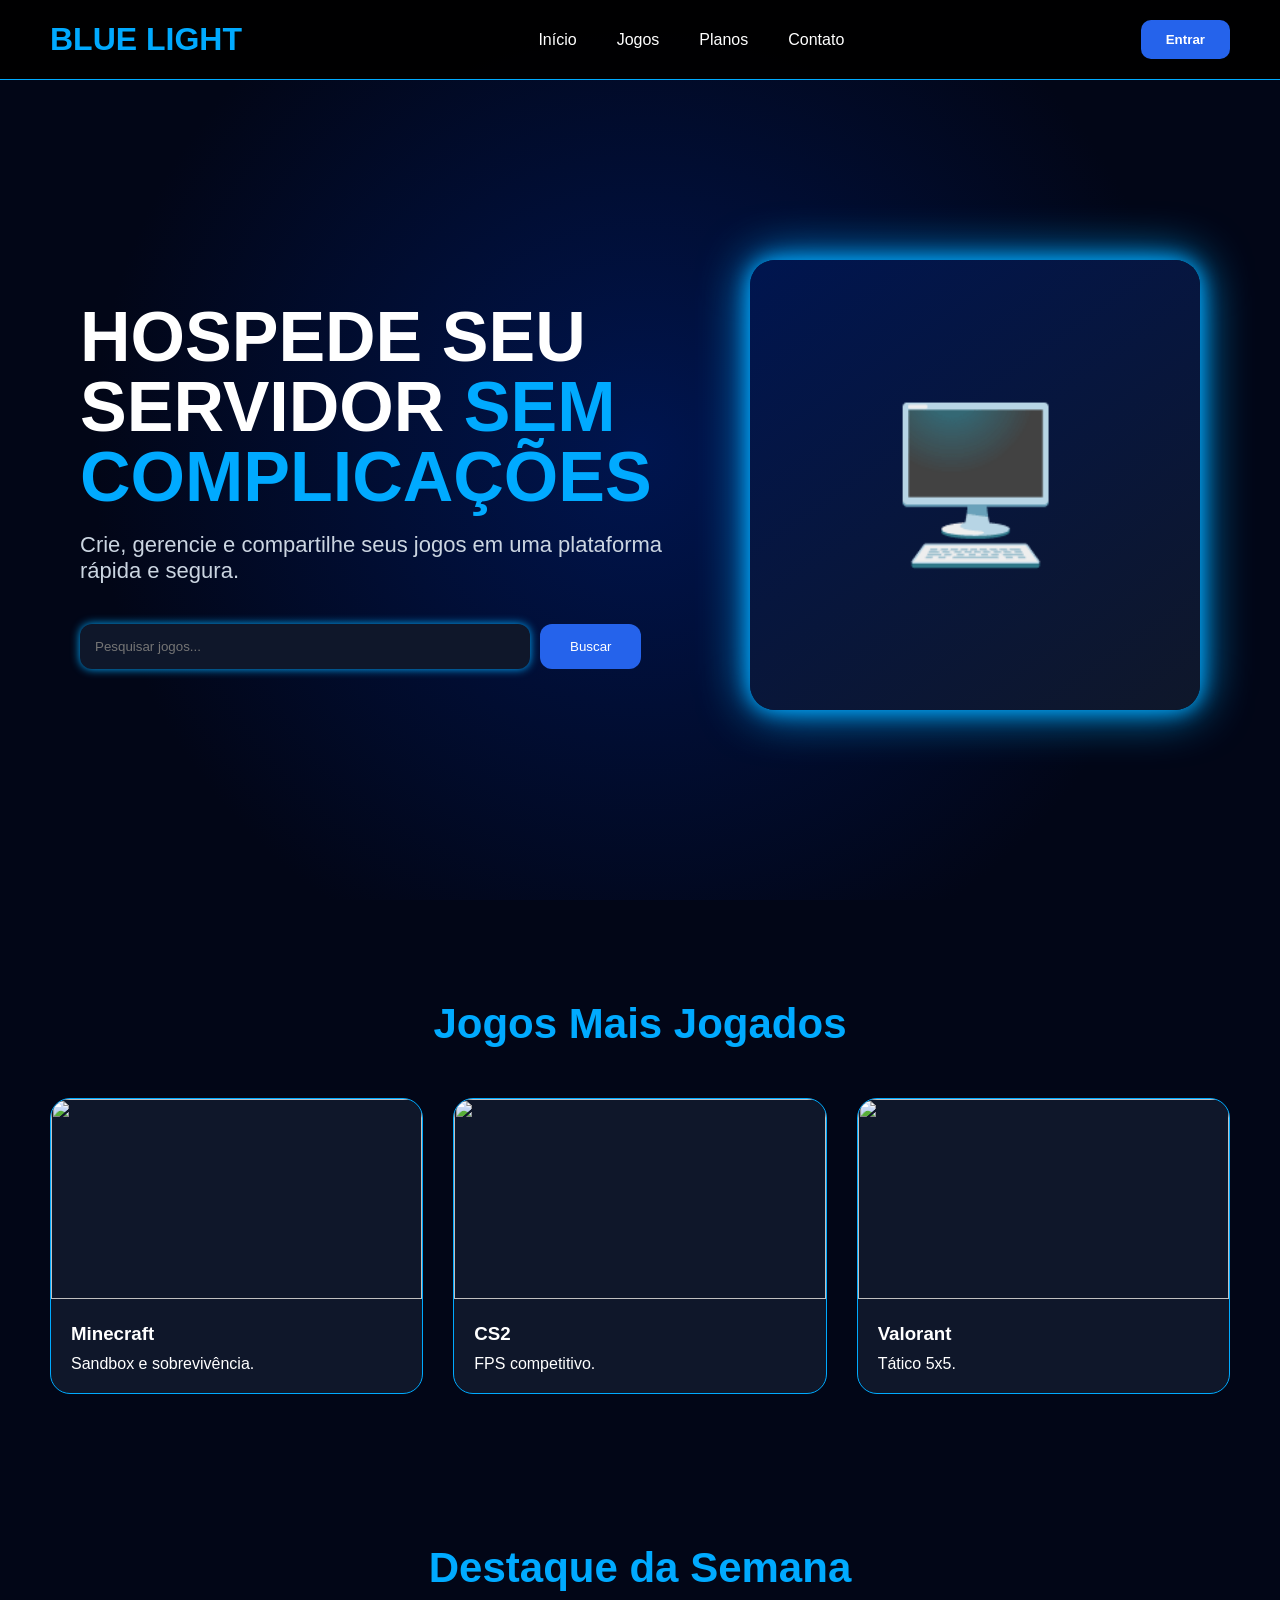
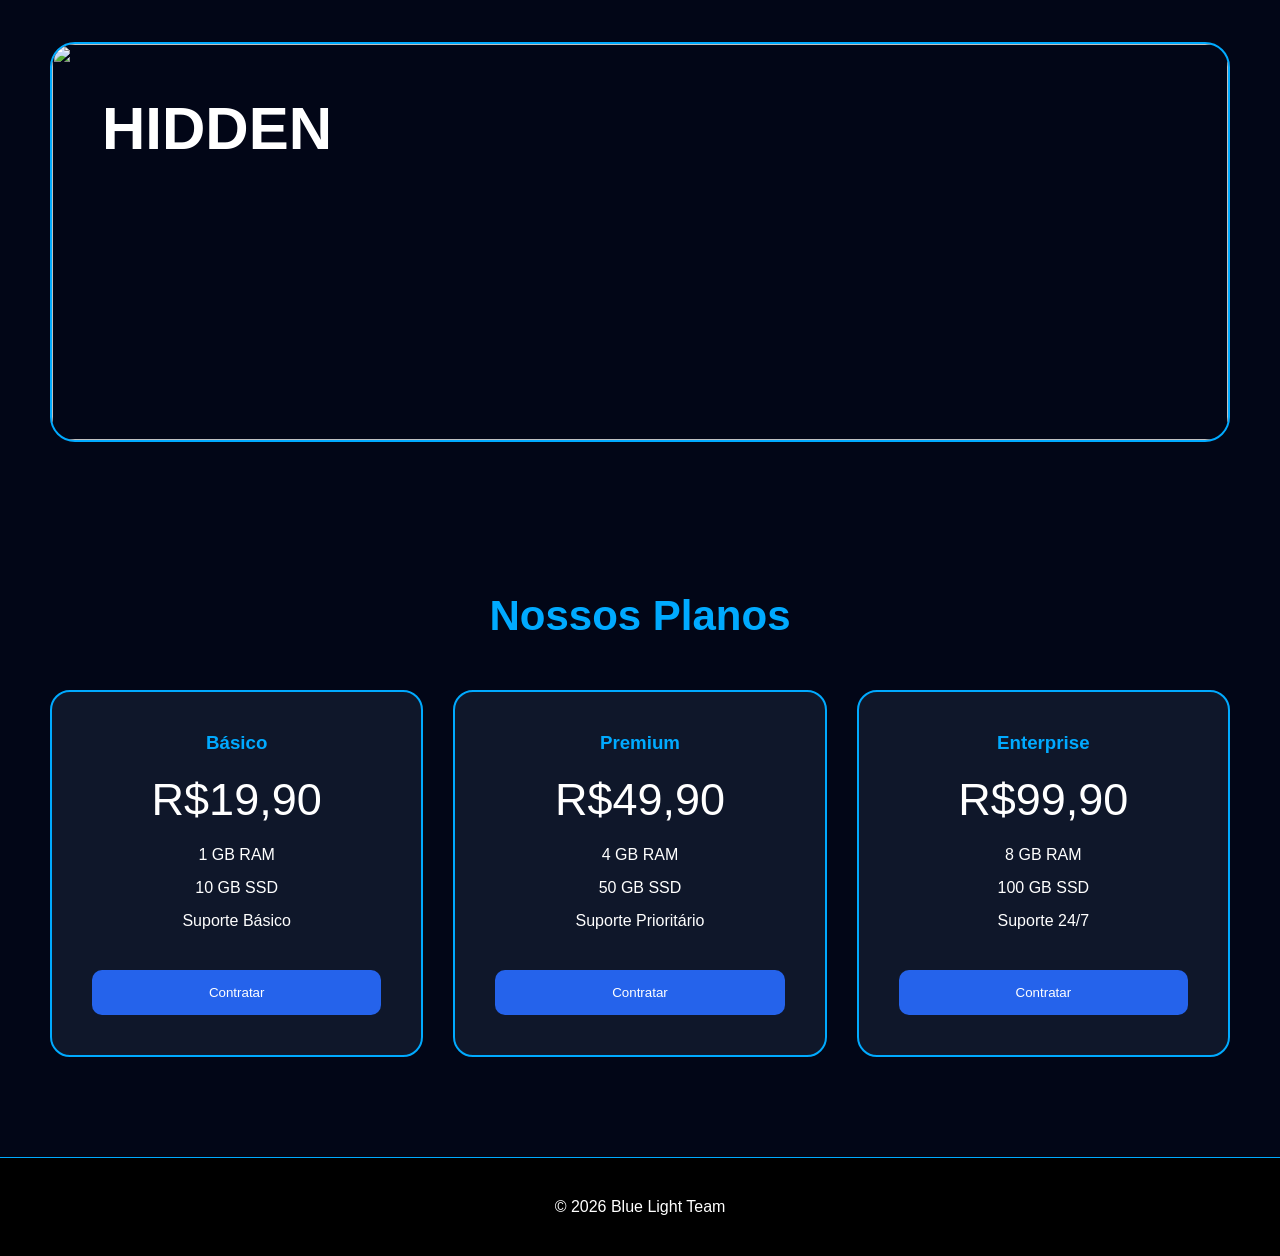
==== Index.html @ 60c57787 "alteraçoes na pagina de inicio e criação do modal para login e criação de um site completamente novo" ====
<!DOCTYPE html>
<html lang="pt-BR">
<head>
<meta charset="UTF-8">
<meta name="viewport" content="width=device-width, initial-scale=1.0">

<title>Blue Light Team</title>

<style>

/* ==========================
   RESET
========================== */

*{
    margin:0;
    padding:0;
    box-sizing:border-box;
    font-family:Arial, Helvetica, sans-serif;
}

body{
    background:#020617;
    color:white;
}

/* ==========================
   HEADER
========================== */

header{
    position:fixed;
    top:0;
    width:100%;
    height:80px;

    display:flex;
    justify-content:space-between;
    align-items:center;

    padding:0 50px;

    background:rgba(0,0,0,.95);

    border-bottom:1px solid #00aaff;

    z-index:999;
}

.logo{
    font-size:32px;
    color:#00aaff;
    font-weight:bold;
}

nav ul{
    display:flex;
    list-style:none;
    gap:40px;
}

nav a{
    color:white;
    text-decoration:none;
    transition:.3s;
}

nav a:hover{
    color:#00aaff;
}

.login-btn{
    background:#2563eb;
    color:white;
    border:none;
    padding:12px 25px;
    border-radius:10px;
    cursor:pointer;
    font-weight:bold;
}

/* ==========================
   HERO
========================== */

.hero{

    min-height:100vh;

    display:flex;
    align-items:center;
    justify-content:space-between;

    padding:120px 80px 50px;

    background:
    radial-gradient(circle at center,
    #00154f 0%,
    #020617 70%);
}

.hero-text{
    max-width:600px;
}

.hero-text h1{
    font-size:70px;
    margin-bottom:20px;
    line-height:1;
}

.hero-text span{
    color:#00aaff;
}

.hero-text p{
    font-size:22px;
    color:#cbd5e1;
    margin-bottom:40px;
}

/* PESQUISA */

.search{
    display:flex;
    gap:10px;
}

.search input{

    width:450px;

    padding:15px;

    border:none;

    border-radius:12px;

    background:#0f172a;

    color:white;

    box-shadow:0 0 10px #00aaff;
}

.search button{

    background:#2563eb;

    color:white;

    border:none;

    padding:15px 30px;

    border-radius:12px;

    cursor:pointer;
}

.server{

    width:450px;
    height:450px;

    border-radius:25px;

    background:
    linear-gradient(145deg,
    #00154f,
    #0f172a);

    display:flex;
    justify-content:center;
    align-items:center;

    font-size:150px;

    box-shadow:
    0 0 20px #00aaff,
    0 0 50px #00aaff;
}

/* ==========================
   TÍTULOS
========================== */

.section-title{
    text-align:center;
    color:#00aaff;
    margin-bottom:50px;
    font-size:42px;
}

/* ==========================
   JOGOS
========================== */

.games{
    padding:100px 50px;
}

.cards{

    display:grid;

    grid-template-columns:
    repeat(auto-fit,minmax(280px,1fr));

    gap:30px;
}

.card{

    background:#0f172a;

    border-radius:20px;

    overflow:hidden;

    border:1px solid #00aaff;

    transition:.4s;
}

.card:hover{

    transform:translateY(-10px);

    box-shadow:
    0 0 20px #00aaff;
}

.card img{

    width:100%;
    height:200px;
    object-fit:cover;
}

.card-info{
    padding:20px;
}

.card-info h3{
    margin-bottom:10px;
}

/* ==========================
   DESTAQUE
========================== */

.featured{
    padding:50px;
}

.banner{

    height:400px;

    border-radius:25px;

    overflow:hidden;

    position:relative;

    border:2px solid #00aaff;
}

.banner img{
    width:100%;
    height:100%;
    object-fit:cover;
}

.banner-text{

    position:absolute;

    left:50px;
    top:50px;
}

.banner-text h2{
    font-size:60px;
}

/* ==========================
   PLANOS
========================== */

.plans{

    padding:100px 50px;
}

.plan-grid{

    display:grid;

    grid-template-columns:
    repeat(auto-fit,minmax(280px,1fr));

    gap:30px;
}

.plan{

    background:#0f172a;

    border:2px solid #00aaff;

    border-radius:20px;

    padding:40px;

    text-align:center;
}

.plan h3{
    color:#00aaff;
}

.price{

    font-size:45px;

    margin:20px 0;
}

.plan ul{
    list-style:none;
}

.plan li{
    margin:15px 0;
}

.plan button{

    width:100%;

    margin-top:25px;

    padding:15px;

    border:none;

    border-radius:10px;

    background:#2563eb;

    color:white;

    cursor:pointer;
}

/* ==========================
   FOOTER
========================== */

footer{

    background:black;

    padding:40px;

    text-align:center;

    border-top:1px solid #00aaff;
}

/* ==========================
   MODAL LOGIN
========================== */

#modalLogin{

    border:none;
    background:transparent;
}

#modalLogin::backdrop{

    background:rgba(0,0,0,.8);

    backdrop-filter:blur(5px);
}

.modal-content{

    width:400px;

    padding:40px;

    border-radius:20px;

    background:#0f172a;

    border:2px solid #00aaff;

    box-shadow:
    0 0 20px #00aaff;

    position:relative;
}

.modal-content h2{

    text-align:center;

    color:#00aaff;

    margin-bottom:25px;
}

.modal-content input{

    width:100%;

    padding:15px;

    margin-bottom:15px;

    border:none;

    border-radius:10px;

    background:#1e293b;

    color:white;
}

.modal-content button[type="submit"]{

    width:100%;

    padding:15px;

    background:#2563eb;

    border:none;

    border-radius:10px;

    color:white;

    cursor:pointer;
}

.fechar{

    position:absolute;

    top:10px;

    right:10px;

    width:35px;

    height:35px;

    border:none;

    border-radius:50%;

    cursor:pointer;
}

</style>
</head>
<body>

<header>

    <div class="logo">BLUE LIGHT</div>

    <nav>
        <ul>
            <li><a href="#">Início</a></li>
            <li><a href="#">Jogos</a></li>
            <li><a href="#">Planos</a></li>
            <li><a href="#">Contato</a></li>
        </ul>
    </nav>

    <button class="login-btn" id="abrirModal">
        Entrar
    </button>

</header>

<section class="hero">

    <div class="hero-text">

        <h1>
            HOSPEDE SEU
            SERVIDOR
            <span>SEM COMPLICAÇÕES</span>
        </h1>

        <p>
            Crie, gerencie e compartilhe seus jogos
            em uma plataforma rápida e segura.
        </p>

        <div class="search">

            <input
            type="text"
            placeholder="Pesquisar jogos...">

            <button>Buscar</button>

        </div>

    </div>

    <div class="server">
        🖥️
    </div>

</section>

<section class="games">

    <h2 class="section-title">
        Jogos Mais Jogados
    </h2>

    <div class="cards">

        <div class="card">
            <img src="https://picsum.photos/500/300?1">
            <div class="card-info">
                <h3>Minecraft</h3>
                <p>Sandbox e sobrevivência.</p>
            </div>
        </div>

        <div class="card">
            <img src="https://picsum.photos/500/300?2">
            <div class="card-info">
                <h3>CS2</h3>
                <p>FPS competitivo.</p>
            </div>
        </div>

        <div class="card">
            <img src="https://picsum.photos/500/300?3">
            <div class="card-info">
                <h3>Valorant</h3>
                <p>Tático 5x5.</p>
            </div>
        </div>

    </div>

</section>

<section class="featured">

    <h2 class="section-title">
        Destaque da Semana
    </h2>

    <div class="banner">

        <img src="https://picsum.photos/1200/500">

        <div class="banner-text">
            <h2>HIDDEN</h2>
        </div>

    </div>

</section>

<section class="plans">

    <h2 class="section-title">
        Nossos Planos
    </h2>

    <div class="plan-grid">

        <div class="plan">
            <h3>Básico</h3>
            <div class="price">R$19,90</div>
            <ul>
                <li>1 GB RAM</li>
                <li>10 GB SSD</li>
                <li>Suporte Básico</li>
            </ul>
            <button>Contratar</button>
        </div>

        <div class="plan">
            <h3>Premium</h3>
            <div class="price">R$49,90</div>
            <ul>
                <li>4 GB RAM</li>
                <li>50 GB SSD</li>
                <li>Suporte Prioritário</li>
            </ul>
            <button>Contratar</button>
        </div>

        <div class="plan">
            <h3>Enterprise</h3>
            <div class="price">R$99,90</div>
            <ul>
                <li>8 GB RAM</li>
                <li>100 GB SSD</li>
                <li>Suporte 24/7</li>
            </ul>
            <button>Contratar</button>
        </div>

    </div>

</section>

<footer>
    © 2026 Blue Light Team
</footer>

<dialog id="modalLogin">

    <div class="modal-content">

        <button class="fechar" id="fecharModal">
            ✕
        </button>

        <h2>Entrar</h2>

        <form>

            <input
            type="email"
            placeholder="E-mail"
            required>

            <input
            type="password"
            placeholder="Senha"
            required>

            <button type="submit">
                Entrar
            </button>

        </form>

    </div>

</dialog>

<script>

const modal =
document.getElementById("modalLogin");

document
.getElementById("abrirModal")
.addEventListener("click", () => {

    modal.showModal();

});

document
.getElementById("fecharModal")
.addEventListener("click", () => {

    modal.close();

});

</script>

</body>
</html>
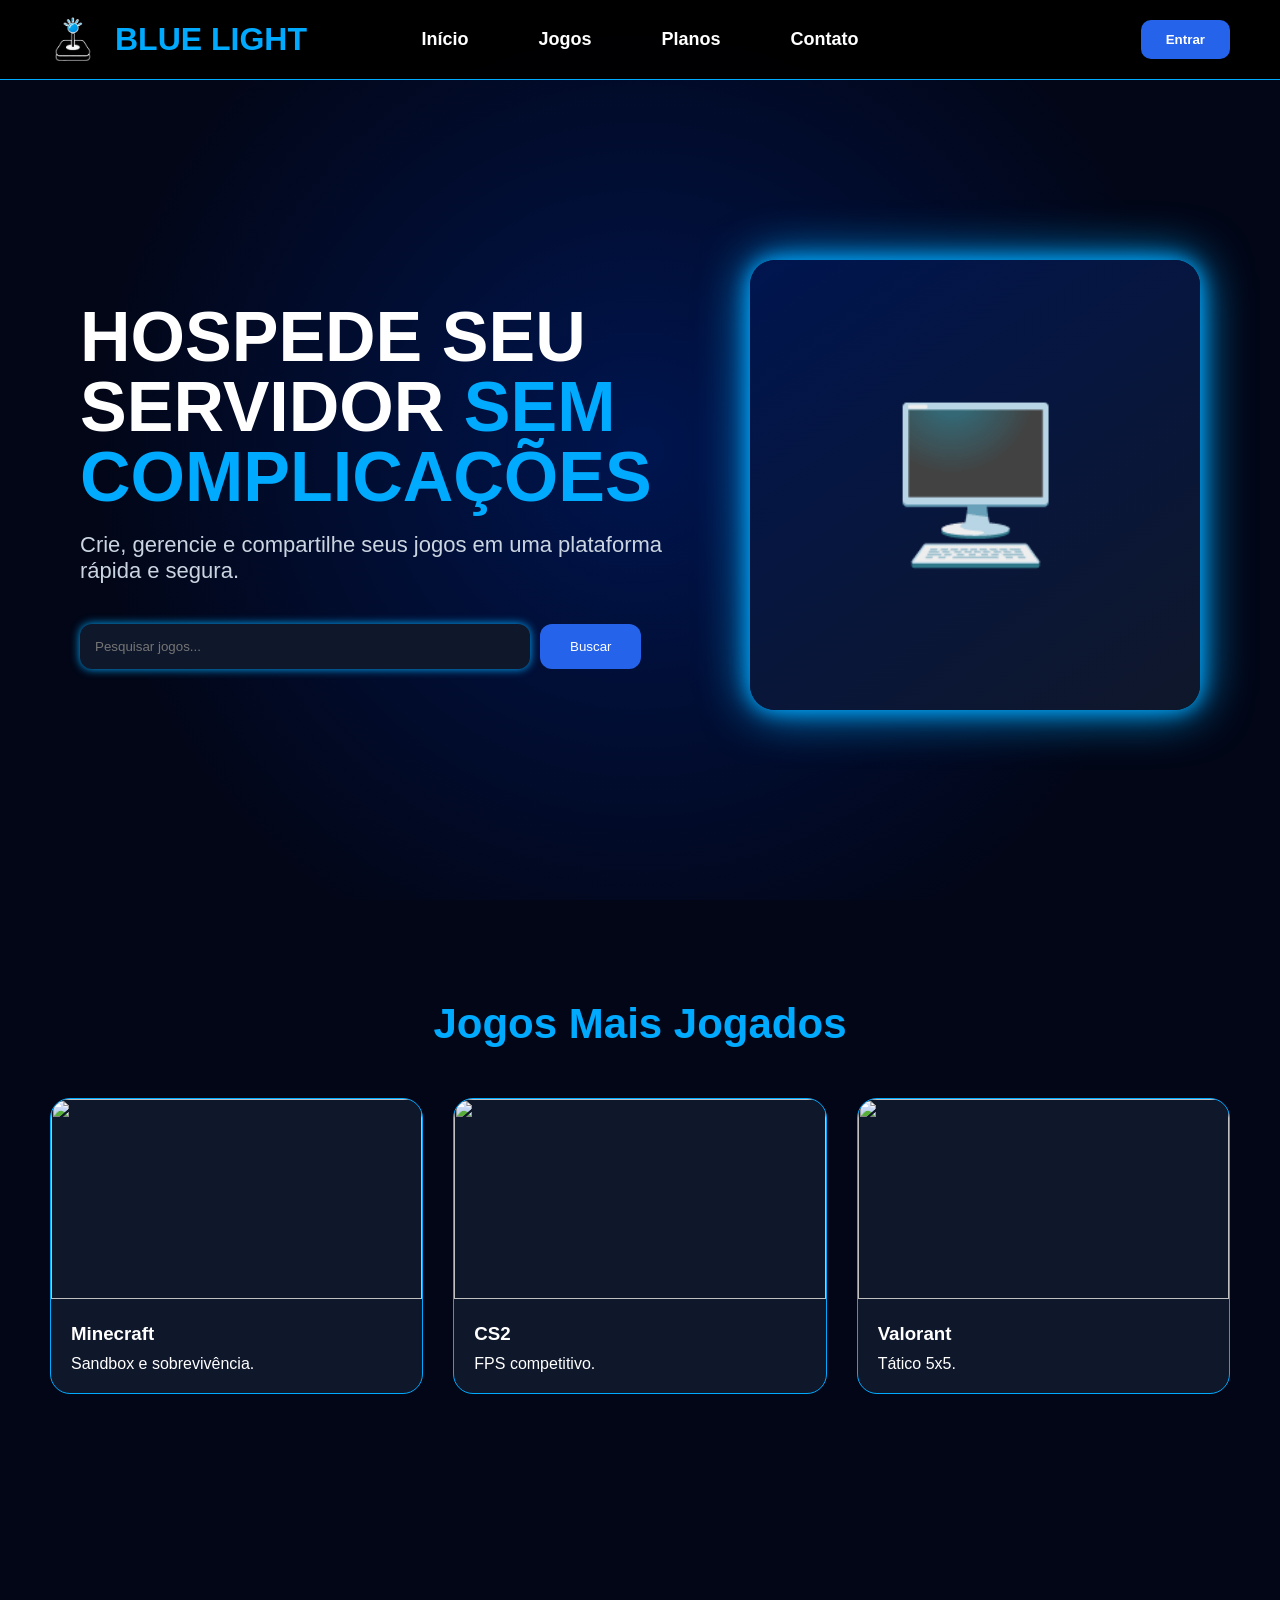
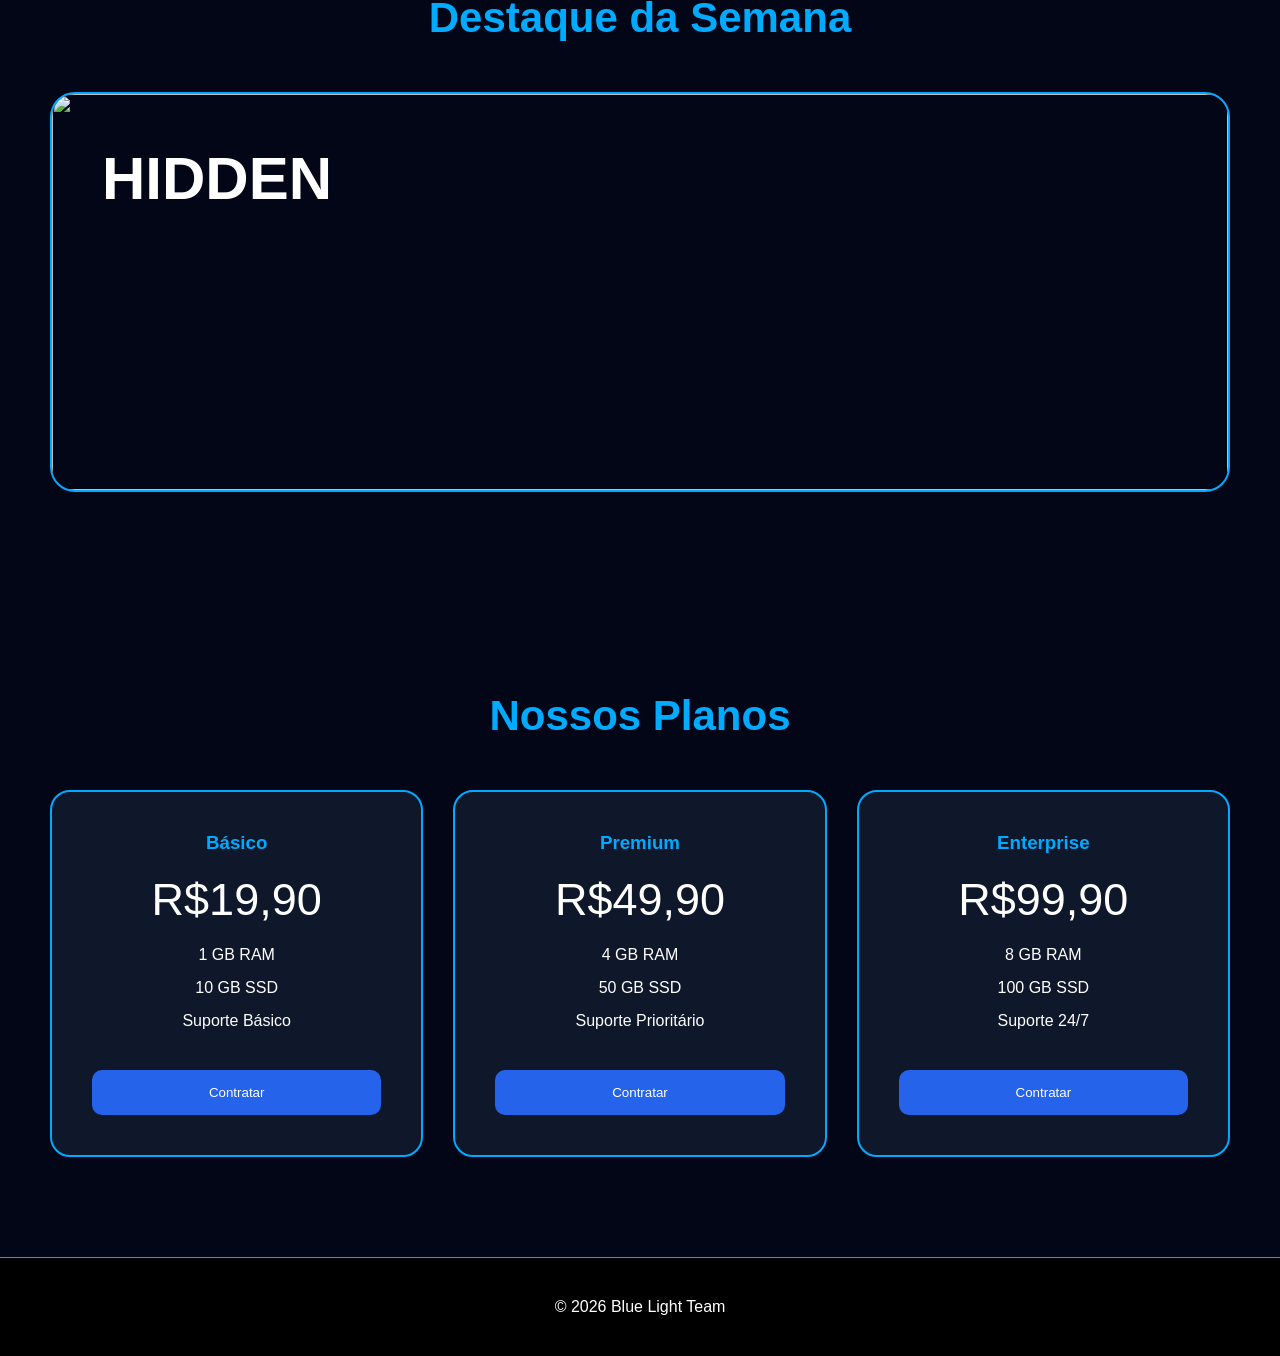
==== commit 9b6fc236: "melhoramos toda a base do index e reajustamos o login para virar cadastro" ====
--- a/Index.html
+++ b/Index.html
@@ -3,485 +3,25 @@
 <head>
 <meta charset="UTF-8">
 <meta name="viewport" content="width=device-width, initial-scale=1.0">
-
+<link rel="stylesheet" href="Css/Index.css">
 <title>Blue Light Team</title>
 
-<style>
-
-/* ==========================
-   RESET
-========================== */
-
-*{
-    margin:0;
-    padding:0;
-    box-sizing:border-box;
-    font-family:Arial, Helvetica, sans-serif;
-}
-
-body{
-    background:#020617;
-    color:white;
-}
-
-/* ==========================
-   HEADER
-========================== */
-
-header{
-    position:fixed;
-    top:0;
-    width:100%;
-    height:80px;
-
-    display:flex;
-    justify-content:space-between;
-    align-items:center;
-
-    padding:0 50px;
-
-    background:rgba(0,0,0,.95);
-
-    border-bottom:1px solid #00aaff;
-
-    z-index:999;
-}
-
-.logo{
-    font-size:32px;
-    color:#00aaff;
-    font-weight:bold;
-}
-
-nav ul{
-    display:flex;
-    list-style:none;
-    gap:40px;
-}
-
-nav a{
-    color:white;
-    text-decoration:none;
-    transition:.3s;
-}
-
-nav a:hover{
-    color:#00aaff;
-}
-
-.login-btn{
-    background:#2563eb;
-    color:white;
-    border:none;
-    padding:12px 25px;
-    border-radius:10px;
-    cursor:pointer;
-    font-weight:bold;
-}
-
-/* ==========================
-   HERO
-========================== */
-
-.hero{
-
-    min-height:100vh;
-
-    display:flex;
-    align-items:center;
-    justify-content:space-between;
-
-    padding:120px 80px 50px;
-
-    background:
-    radial-gradient(circle at center,
-    #00154f 0%,
-    #020617 70%);
-}
-
-.hero-text{
-    max-width:600px;
-}
-
-.hero-text h1{
-    font-size:70px;
-    margin-bottom:20px;
-    line-height:1;
-}
-
-.hero-text span{
-    color:#00aaff;
-}
-
-.hero-text p{
-    font-size:22px;
-    color:#cbd5e1;
-    margin-bottom:40px;
-}
-
-/* PESQUISA */
-
-.search{
-    display:flex;
-    gap:10px;
-}
-
-.search input{
-
-    width:450px;
-
-    padding:15px;
-
-    border:none;
-
-    border-radius:12px;
-
-    background:#0f172a;
-
-    color:white;
-
-    box-shadow:0 0 10px #00aaff;
-}
-
-.search button{
-
-    background:#2563eb;
-
-    color:white;
-
-    border:none;
-
-    padding:15px 30px;
-
-    border-radius:12px;
-
-    cursor:pointer;
-}
-
-.server{
-
-    width:450px;
-    height:450px;
-
-    border-radius:25px;
-
-    background:
-    linear-gradient(145deg,
-    #00154f,
-    #0f172a);
-
-    display:flex;
-    justify-content:center;
-    align-items:center;
-
-    font-size:150px;
-
-    box-shadow:
-    0 0 20px #00aaff,
-    0 0 50px #00aaff;
-}
-
-/* ==========================
-   TÍTULOS
-========================== */
-
-.section-title{
-    text-align:center;
-    color:#00aaff;
-    margin-bottom:50px;
-    font-size:42px;
-}
-
-/* ==========================
-   JOGOS
-========================== */
-
-.games{
-    padding:100px 50px;
-}
-
-.cards{
-
-    display:grid;
-
-    grid-template-columns:
-    repeat(auto-fit,minmax(280px,1fr));
-
-    gap:30px;
-}
-
-.card{
-
-    background:#0f172a;
-
-    border-radius:20px;
-
-    overflow:hidden;
-
-    border:1px solid #00aaff;
-
-    transition:.4s;
-}
-
-.card:hover{
-
-    transform:translateY(-10px);
-
-    box-shadow:
-    0 0 20px #00aaff;
-}
-
-.card img{
-
-    width:100%;
-    height:200px;
-    object-fit:cover;
-}
-
-.card-info{
-    padding:20px;
-}
-
-.card-info h3{
-    margin-bottom:10px;
-}
-
-/* ==========================
-   DESTAQUE
-========================== */
-
-.featured{
-    padding:50px;
-}
-
-.banner{
-
-    height:400px;
-
-    border-radius:25px;
-
-    overflow:hidden;
-
-    position:relative;
-
-    border:2px solid #00aaff;
-}
-
-.banner img{
-    width:100%;
-    height:100%;
-    object-fit:cover;
-}
-
-.banner-text{
-
-    position:absolute;
-
-    left:50px;
-    top:50px;
-}
-
-.banner-text h2{
-    font-size:60px;
-}
-
-/* ==========================
-   PLANOS
-========================== */
-
-.plans{
-
-    padding:100px 50px;
-}
-
-.plan-grid{
-
-    display:grid;
-
-    grid-template-columns:
-    repeat(auto-fit,minmax(280px,1fr));
-
-    gap:30px;
-}
-
-.plan{
-
-    background:#0f172a;
-
-    border:2px solid #00aaff;
-
-    border-radius:20px;
-
-    padding:40px;
-
-    text-align:center;
-}
-
-.plan h3{
-    color:#00aaff;
-}
-
-.price{
-
-    font-size:45px;
-
-    margin:20px 0;
-}
-
-.plan ul{
-    list-style:none;
-}
-
-.plan li{
-    margin:15px 0;
-}
-
-.plan button{
-
-    width:100%;
-
-    margin-top:25px;
-
-    padding:15px;
-
-    border:none;
-
-    border-radius:10px;
-
-    background:#2563eb;
-
-    color:white;
-
-    cursor:pointer;
-}
-
-/* ==========================
-   FOOTER
-========================== */
-
-footer{
-
-    background:black;
-
-    padding:40px;
-
-    text-align:center;
-
-    border-top:1px solid #00aaff;
-}
-
-/* ==========================
-   MODAL LOGIN
-========================== */
-
-#modalLogin{
-
-    border:none;
-    background:transparent;
-}
-
-#modalLogin::backdrop{
-
-    background:rgba(0,0,0,.8);
-
-    backdrop-filter:blur(5px);
-}
-
-.modal-content{
-
-    width:400px;
-
-    padding:40px;
-
-    border-radius:20px;
-
-    background:#0f172a;
-
-    border:2px solid #00aaff;
-
-    box-shadow:
-    0 0 20px #00aaff;
-
-    position:relative;
-}
-
-.modal-content h2{
-
-    text-align:center;
-
-    color:#00aaff;
-
-    margin-bottom:25px;
-}
-
-.modal-content input{
-
-    width:100%;
-
-    padding:15px;
-
-    margin-bottom:15px;
-
-    border:none;
-
-    border-radius:10px;
-
-    background:#1e293b;
-
-    color:white;
-}
-
-.modal-content button[type="submit"]{
-
-    width:100%;
-
-    padding:15px;
-
-    background:#2563eb;
-
-    border:none;
-
-    border-radius:10px;
-
-    color:white;
-
-    cursor:pointer;
-}
-
-.fechar{
-
-    position:absolute;
-
-    top:10px;
-
-    right:10px;
-
-    width:35px;
-
-    height:35px;
-
-    border:none;
-
-    border-radius:50%;
-
-    cursor:pointer;
-}
-
-</style>
 </head>
 <body>
 
 <header>
-
-    <div class="logo">BLUE LIGHT</div>
+    <div class="logo">
+    <img src="img/Logo Blue Light com contorno.png" alt="Logo" id="blt">
+    <span>BLUE LIGHT</span>
+</div>
 
     <nav>
-        <ul>
-            <li><a href="#">Início</a></li>
-            <li><a href="#">Jogos</a></li>
-            <li><a href="#">Planos</a></li>
-            <li><a href="#">Contato</a></li>
-        </ul>
+    <ul>
+        <li><a href="#inicio">Início</a></li>
+        <li><a href="#jogos">Jogos</a></li>
+        <li><a href="#planos">Planos</a></li>
+        <li><a href="#contato">Contato</a></li>
+    </ul>
     </nav>
 
     <button class="login-btn" id="abrirModal">
@@ -490,7 +30,7 @@
 
 </header>
 
-<section class="hero">
+<section class="hero" id="inicio">
 
     <div class="hero-text">
 
@@ -523,7 +63,7 @@
 
 </section>
 
-<section class="games">
+<section class="games" id="jogos">
 
     <h2 class="section-title">
         Jogos Mais Jogados
@@ -559,7 +99,7 @@
 
 </section>
 
-<section class="featured">
+<section class="plans" id="planos">
 
     <h2 class="section-title">
         Destaque da Semana
@@ -593,7 +133,9 @@
                 <li>10 GB SSD</li>
                 <li>Suporte Básico</li>
             </ul>
+            <a class = "neymar" href="pagamento.html">
             <button>Contratar</button>
+            </a>
         </div>
 
         <div class="plan">
@@ -604,7 +146,9 @@
                 <li>50 GB SSD</li>
                 <li>Suporte Prioritário</li>
             </ul>
+            <a  class = "neymar" href="pagamento.html">
             <button>Contratar</button>
+            </a>
         </div>
 
         <div class="plan">
@@ -615,14 +159,16 @@
                 <li>100 GB SSD</li>
                 <li>Suporte 24/7</li>
             </ul>
+            <a class ="neymar" href="pagamento.html">
             <button>Contratar</button>
-        </div>
-
-    </div>
-
-</section>
-
-<footer>
+            </a>
+        </div>
+
+    </div>
+
+</section>
+
+<footer id="contato">
     © 2026 Blue Light Team
 </footer>
 
@@ -647,13 +193,18 @@
             type="password"
             placeholder="Senha"
             required>
+            
 
             <button type="submit">
                 Entrar
             </button>
+            <a href="login.html" class="cadastro" role="button">
+                            Cadastre-se
+                 </a>
+
 
         </form>
-
+        
     </div>
 
 </dialog>
@@ -677,6 +228,7 @@
 
     modal.close();
 
+
 });
 
 </script>
--- a/Css/Index.css
+++ b/Css/Index.css
@@ -0,0 +1,502 @@
+
+/* ==========================
+   RESET
+========================== */
+
+*{
+    margin:0;
+    padding:0;
+    box-sizing:border-box;
+    font-family:Arial, Helvetica, sans-serif;
+}
+
+body{
+    background:#020617;
+    color:white;
+}
+
+/* ==========================
+   HEADER
+========================== */
+header{
+    position:fixed;
+    top:0;
+    width:100%;
+    height:80px;
+
+    display:grid;
+    grid-template-columns: 1fr auto 1fr;
+    align-items:center;
+
+    padding:0 50px;
+
+    background:rgba(0,0,0,.95);
+    border-bottom:1px solid #00aaff;
+
+    z-index:999;
+}
+
+.logo{
+    display:flex;
+    align-items:center;
+    gap:15px;
+
+    color:#00aaff;
+    font-size:32px;
+    font-weight:bold;
+
+    justify-self:start;
+}
+
+#blt{
+    width:50px;
+    height:50px;
+    object-fit:contain;
+}
+
+nav a{
+    color:white;
+    text-decoration:none;
+    font-size:18px;
+    font-weight:600;
+    padding:10px 15px;
+    border-radius:8px;
+    transition:0.3s;
+}
+
+nav a:hover{
+    color:#00aaff;
+    background:rgba(0,170,255,0.1);
+}
+
+nav ul{
+    display:flex;
+    list-style:none;
+    gap:40px;
+}
+
+.login-btn{
+    justify-self:end;
+
+    background:#2563eb;
+    color:white;
+    border:none;
+    padding:12px 25px;
+    border-radius:10px;
+    cursor:pointer;
+    font-weight:bold;}
+    /* ==========================
+   HERO
+========================== */
+
+.hero{
+
+    min-height:100vh;
+
+    display:flex;
+    align-items:center;
+    justify-content:space-between;
+
+    padding:120px 80px 50px;
+
+    background:
+    radial-gradient(circle at center,
+    #00154f 0%,
+    #020617 70%);
+}
+
+.hero-text{
+    max-width:600px;
+}
+
+.hero-text h1{
+    font-size:70px;
+    margin-bottom:20px;
+    line-height:1;
+}
+
+.hero-text span{
+    color:#00aaff;
+}
+
+.hero-text p{
+    font-size:22px;
+    color:#cbd5e1;
+    margin-bottom:40px;
+}
+
+/* PESQUISA */
+
+.search{
+    display:flex;
+    gap:10px;
+}
+
+.search input{
+
+    width:450px;
+
+    padding:15px;
+
+    border:none;
+
+    border-radius:12px;
+
+    background:#0f172a;
+
+    color:white;
+
+    box-shadow:0 0 10px #00aaff;
+}
+
+.search button{
+
+    background:#2563eb;
+
+    color:white;
+
+    border:none;
+
+    padding:15px 30px;
+
+    border-radius:12px;
+
+    cursor:pointer;
+}
+
+.server{
+
+    width:450px;
+    height:450px;
+
+    border-radius:25px;
+
+    background:
+    linear-gradient(145deg,
+    #00154f,
+    #0f172a);
+
+    display:flex;
+    justify-content:center;
+    align-items:center;
+
+    font-size:150px;
+
+    box-shadow:
+    0 0 20px #00aaff,
+    0 0 50px #00aaff;
+}
+
+/* ==========================
+   TÍTULOS
+========================== */
+
+.section-title{
+    text-align:center;
+    color:#00aaff;
+    margin-bottom:50px;
+    font-size:42px;
+}
+
+/* ==========================
+   JOGOS
+========================== */
+
+.games{
+    padding:100px 50px;
+}
+
+.cards{
+
+    display:grid;
+
+    grid-template-columns:
+    repeat(auto-fit,minmax(280px,1fr));
+
+    gap:30px;
+}
+
+.card{
+
+    background:#0f172a;
+
+    border-radius:20px;
+
+    overflow:hidden;
+
+    border:1px solid #00aaff;
+
+    transition:.4s;
+}
+
+.card:hover{
+
+    transform:translateY(-10px);
+
+    box-shadow:
+    0 0 20px #00aaff;
+}
+
+.card img{
+
+    width:100%;
+    height:200px;
+    object-fit:cover;
+}
+
+.card-info{
+    padding:20px;
+}
+
+.card-info h3{
+    margin-bottom:10px;
+}
+
+/* ==========================
+   DESTAQUE
+========================== */
+
+.featured{
+    padding:50px;
+}
+
+.banner{
+
+    height:400px;
+
+    border-radius:25px;
+
+    overflow:hidden;
+
+    position:relative;
+
+    border:2px solid #00aaff;
+}
+
+.banner img{
+    width:100%;
+    height:100%;
+    object-fit:cover;
+}
+
+.banner-text{
+
+    position:absolute;
+
+    left:50px;
+    top:50px;
+}
+
+.banner-text h2{
+    font-size:60px;
+}
+
+/* ==========================
+   PLANOS
+========================== */
+
+.plans{
+
+    padding:100px 50px;
+}
+
+.plan-grid{
+
+    display:grid;
+
+    grid-template-columns:
+    repeat(auto-fit,minmax(280px,1fr));
+
+    gap:30px;
+}
+
+.plan{
+
+    background:#0f172a;
+
+    border:2px solid #00aaff;
+
+    border-radius:20px;
+
+    padding:40px;
+
+    text-align:center;
+}
+
+.plan h3{
+    color:#00aaff;
+}
+
+.price{
+
+    font-size:45px;
+
+    margin:20px 0;
+}
+
+.plan ul{
+    list-style:none;
+}
+
+.plan li{
+    margin:15px 0;
+}
+
+.plan button{
+
+    width:100%;
+
+    margin-top:25px;
+
+    padding:15px;
+
+    border:none;
+
+    border-radius:10px;
+
+    background:#2563eb;
+
+    color:white;
+
+    cursor:pointer;
+}
+
+/* ==========================
+   FOOTER
+========================== */
+
+footer{
+
+    background:black;
+
+    padding:40px;
+
+    text-align:center;
+
+    border-top:1px solid #00aaff;
+}
+
+/* ==========================
+   MODAL LOGIN
+========================== */
+
+#modalLogin{
+
+    border:none;
+    background:transparent;
+}
+
+#modalLogin::backdrop{
+
+    background:rgba(0,0,0,.8);
+
+    backdrop-filter:blur(5px);
+}
+
+.modal-content{
+
+    width:400px;
+
+    padding:40px;
+
+    border-radius:20px;
+
+    background:#0f172a;
+
+    border:2px solid #00aaff;
+
+    box-shadow:
+    0 0 20px #00aaff;
+
+    position:fixed;
+
+    right:30px;
+    top:30%;
+
+    transform:translateY(-50%);
+}
+
+.modal-content h2{
+
+    text-align:center;
+
+    color:#00aaff;
+
+    margin-bottom:25px;
+}
+.neymar {
+position: relative;
+font-size: 26px;
+color:#ffffff;
+}
+
+.modal-content input{
+
+    width:100%;
+
+    padding:15px;
+
+    margin-bottom:15px;
+
+    border:none;
+
+    border-radius:10px;
+
+    background:#1e293b;
+
+    color:white;
+}
+
+.modal-content button[type="submit"]{
+
+    width:100%;
+
+    padding:15px;
+
+    background:#2563eb;
+
+    border:none;
+
+    border-radius:10px;
+
+    color:white;
+
+    cursor:pointer;
+}
+
+.fechar{
+
+    position:absolute;
+
+    top:10px;
+
+    right:10px;
+
+    width:35px;
+
+    height:35px;
+
+    border:none;
+
+    border-radius:50%;
+
+    cursor:pointer;
+}
+html{
+    scroll-behavior:smooth;
+}
+
+#inicio,
+#jogos,
+#planos,
+#contato{
+    scroll-margin-top:100px;
+}
+.cadastro {
+    color: #ffffff;
+    text-decoration: none;
+    position: relative;
+    top: 1px;             /* empurra 10px para baixo */
+    margin: 30px 0 25px;
+    display: block;
+}
